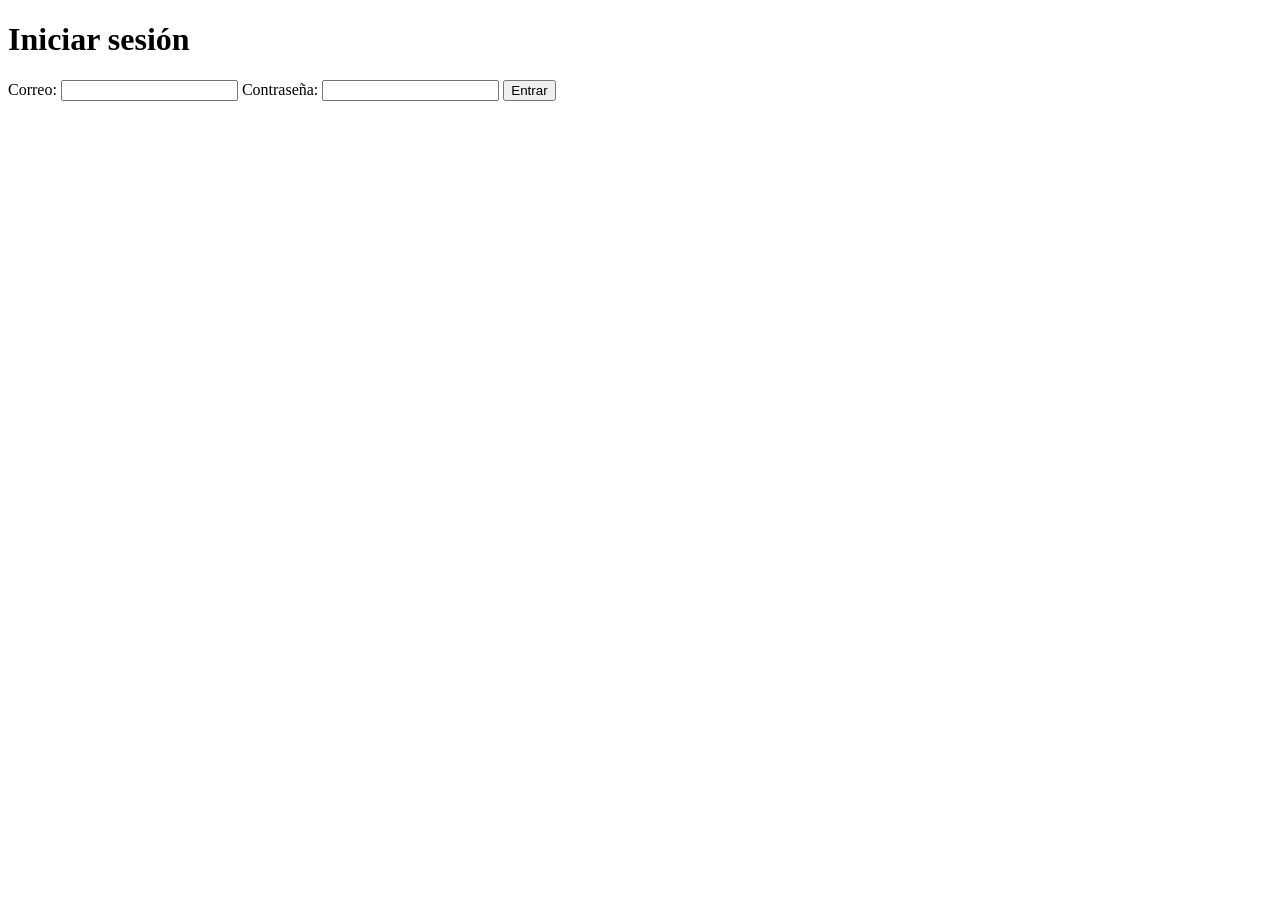
==== frontend/login.html @ cb98b452 "feat: agregar login y solicitudes de adopcion" ====
<!DOCTYPE html>
<html lang="es">
<head>
    <meta charset="UTF-8">
    <meta name="viewport" content="width=device-width, initial-scale=1.0">
    <title>Iniciar sesión | PawMach</title>
    <script src="js/login.js" defer></script>
</head>
<body>
    <h1>Iniciar sesión</h1>

    <form id="form-login">
        <label for="correo">Correo:</label>
        <input type="email" id="correo" required>

        <label for="contrasena">Contraseña:</label>
        <input type="password" id="contrasena" required>

        <button type="submit">Entrar</button>
    </form>

    <p id="mensaje-login" role="status"></p>
</body>
</html>
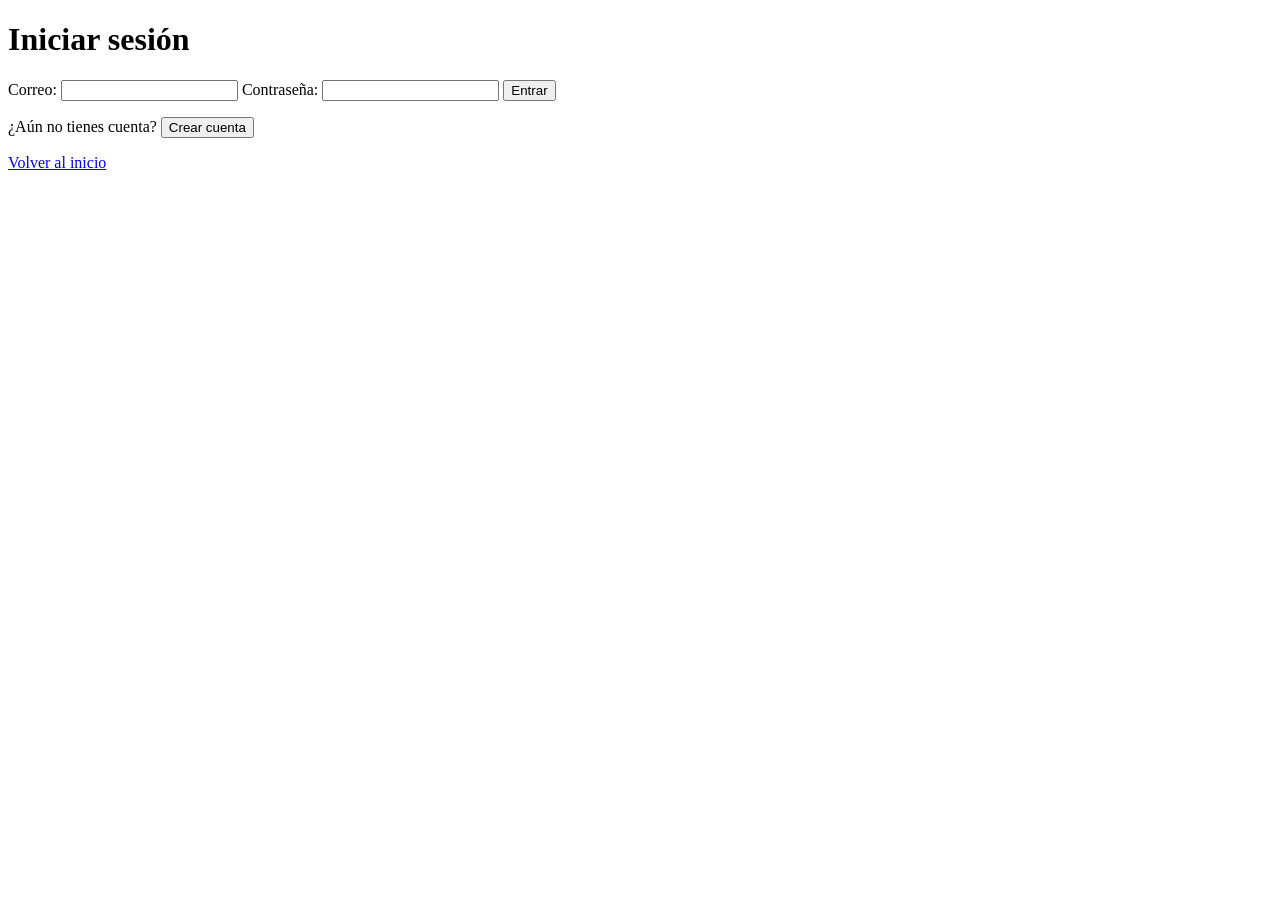
==== commit a4bda1a9: "feat: agregar portada y registro de adoptantes" ====
--- a/frontend/login.html
+++ b/frontend/login.html
@@ -20,5 +20,15 @@
     </form>
 
     <p id="mensaje-login" role="status"></p>
+    <p>
+    ¿Aún no tienes cuenta?
+    <button
+        type="button"
+        onclick="window.location.href='registro.html'">
+        Crear cuenta
+    </button>
+</p>
+
+<p><a href="index.html">Volver al inicio</a></p>
 </body>
 </html>
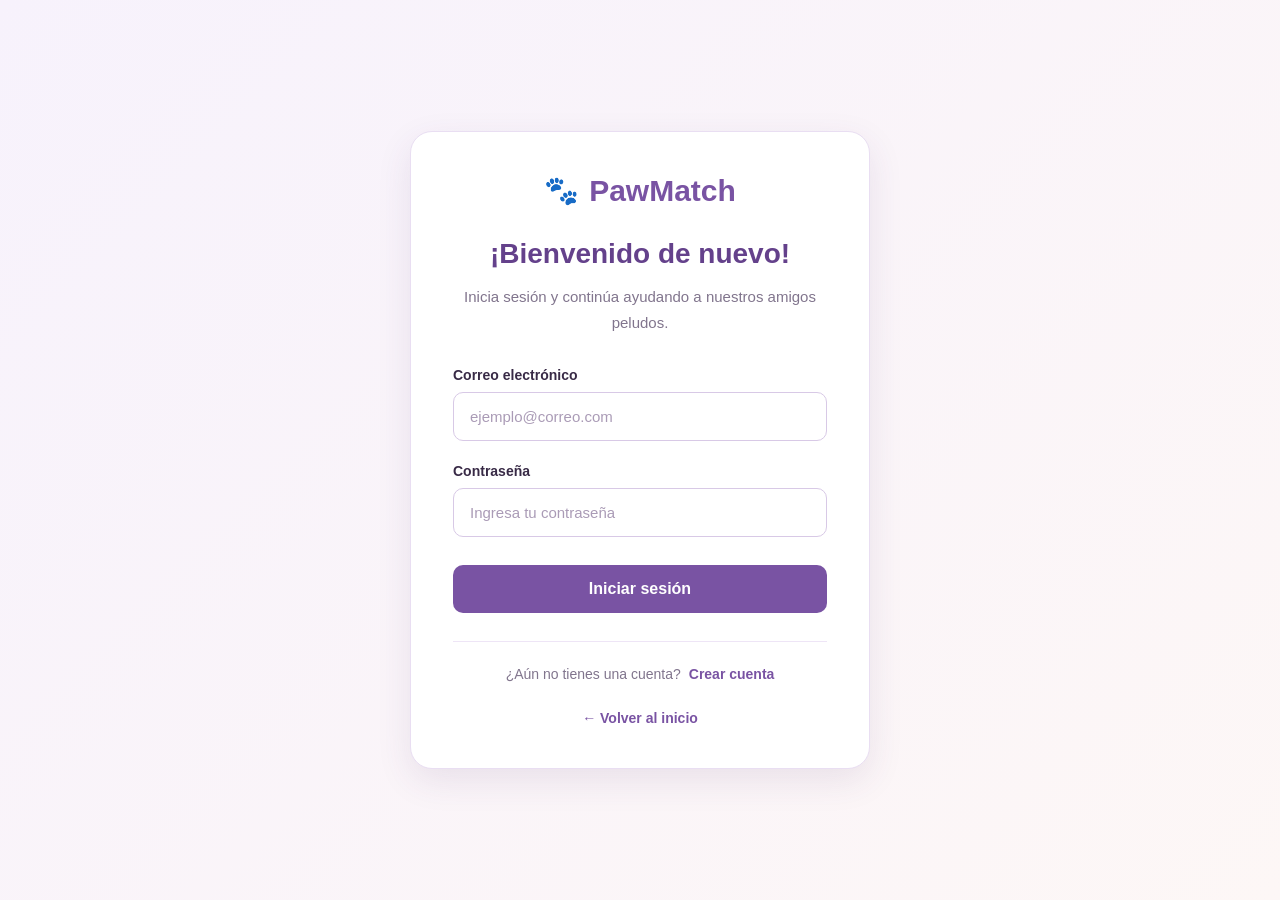
==== commit 0c45f919: "Integrar seguimiento, interfaces y catalogo de mascotas" ====
--- a/frontend/login.html
+++ b/frontend/login.html
@@ -1,34 +1,100 @@
 <!DOCTYPE html>
 <html lang="es">
+
 <head>
     <meta charset="UTF-8">
     <meta name="viewport" content="width=device-width, initial-scale=1.0">
-    <title>Iniciar sesión | PawMach</title>
+
+    <title>Iniciar sesión | PawMatch</title>
+
+    <!-- Estilos del inicio de sesión -->
+    <link rel="stylesheet" href="css/login.css">
+
+    <!-- Lógica original del login -->
     <script src="js/login.js" defer></script>
 </head>
+
 <body>
-    <h1>Iniciar sesión</h1>
 
-    <form id="form-login">
-        <label for="correo">Correo:</label>
-        <input type="email" id="correo" required>
+    <main class="pagina-login">
 
-        <label for="contrasena">Contraseña:</label>
-        <input type="password" id="contrasena" required>
+        <section class="tarjeta-login">
 
-        <button type="submit">Entrar</button>
-    </form>
+            <!-- Encabezado -->
+            <div class="encabezado-login">
+                <a href="index.html" class="logo-login">
+                    <span aria-hidden="true">🐾</span>
+                    PawMatch
+                </a>
 
-    <p id="mensaje-login" role="status"></p>
-    <p>
-    ¿Aún no tienes cuenta?
-    <button
-        type="button"
-        onclick="window.location.href='registro.html'">
-        Crear cuenta
-    </button>
-</p>
+                <h1>¡Bienvenido de nuevo!</h1>
 
-<p><a href="index.html">Volver al inicio</a></p>
+                <p>
+                    Inicia sesión y continúa ayudando
+                    a nuestros amigos peludos.
+                </p>
+            </div>
+
+            <!-- Formulario -->
+            <form id="form-login">
+
+                <div class="campo-login">
+                    <label for="correo">Correo electrónico</label>
+
+                    <input
+                        type="email"
+                        id="correo"
+                        name="correo"
+                        placeholder="ejemplo@correo.com"
+                        autocomplete="username"
+                        required
+                    >
+                </div>
+
+                <div class="campo-login">
+                    <label for="contrasena">Contraseña</label>
+
+                    <input
+                        type="password"
+                        id="contrasena"
+                        name="contrasena"
+                        placeholder="Ingresa tu contraseña"
+                        autocomplete="current-password"
+                        required
+                    >
+                </div>
+
+                <button type="submit" class="boton-login">
+                    Iniciar sesión
+                </button>
+
+            </form>
+
+            <!-- Mensajes -->
+            <p
+                id="mensaje-login"
+                class="mensaje-login"
+                role="status"
+                aria-live="polite"
+            ></p>
+
+            <!-- Registro -->
+            <div class="registro-login">
+                <p>¿Aún no tienes una cuenta?</p>
+
+                <a href="registro.html" class="enlace-registro">
+                    Crear cuenta
+                </a>
+            </div>
+
+            <!-- Regresar a la portada -->
+            <a href="index.html" class="volver-inicio">
+                ← Volver al inicio
+            </a>
+
+        </section>
+
+    </main>
+
 </body>
-</html>+</html>
--- a/frontend/css/login.css
+++ b/frontend/css/login.css
@@ -0,0 +1,265 @@
+
+/* =========================================================
+   PAWMATCH - INICIO DE SESIÓN
+========================================================= */
+
+/* 1. CONFIGURACIÓN GENERAL */
+
+* {
+    box-sizing: border-box;
+}
+
+body {
+    margin: 0;
+    font-family: Arial, Helvetica, sans-serif;
+    background: linear-gradient(
+        135deg,
+        #f7f2fc 0%,
+        #fdf7f6 100%
+    );
+    color: #382a46;
+}
+
+
+/* 2. CONTENEDOR PRINCIPAL */
+
+.pagina-login {
+    min-height: 100vh;
+    display: flex;
+    align-items: center;
+    justify-content: center;
+    padding: 40px 20px;
+}
+
+
+/* 3. TARJETA DEL LOGIN */
+
+.tarjeta-login {
+    width: 100%;
+    max-width: 460px;
+    padding: 42px;
+    background-color: #ffffff;
+    border: 1px solid #e9def2;
+    border-radius: 22px;
+    box-shadow: 0 12px 35px rgba(78, 45, 105, 0.10);
+}
+
+
+/* 4. ENCABEZADO */
+
+.encabezado-login {
+    text-align: center;
+    margin-bottom: 32px;
+}
+
+.logo-login {
+    display: inline-flex;
+    align-items: center;
+    justify-content: center;
+    gap: 10px;
+    margin-bottom: 28px;
+
+    color: #7953a3;
+    text-decoration: none;
+    font-size: 30px;
+    font-weight: 800;
+}
+
+.logo-login span {
+    font-size: 28px;
+}
+
+.encabezado-login h1 {
+    margin: 0 0 12px;
+    color: #64418b;
+    font-size: 28px;
+    line-height: 1.3;
+}
+
+.encabezado-login p {
+    margin: 0;
+    color: #81758d;
+    font-size: 15px;
+    line-height: 1.7;
+}
+
+
+/* 5. CAMPOS DEL FORMULARIO */
+
+#form-login {
+    display: flex;
+    flex-direction: column;
+    gap: 22px;
+}
+
+.campo-login {
+    display: flex;
+    flex-direction: column;
+    gap: 9px;
+}
+
+.campo-login label {
+    color: #382a46;
+    font-size: 14px;
+    font-weight: 600;
+}
+
+.campo-login input {
+    width: 100%;
+    padding: 15px 16px;
+
+    border: 1px solid #d8c9e6;
+    border-radius: 10px;
+    background-color: #ffffff;
+
+    color: #382a46;
+    font: inherit;
+    font-size: 15px;
+
+    transition: border-color 0.2s, box-shadow 0.2s;
+}
+
+.campo-login input::placeholder {
+    color: #aa9bb6;
+}
+
+.campo-login input:focus {
+    outline: none;
+    border-color: #7953a3;
+    box-shadow: 0 0 0 3px rgba(121, 83, 163, 0.12);
+}
+
+
+/* 6. BOTÓN DE INICIO DE SESIÓN */
+
+.boton-login {
+    width: 100%;
+    margin-top: 6px;
+    padding: 15px;
+
+    background-color: #7953a3;
+    color: #ffffff;
+
+    border: none;
+    border-radius: 10px;
+
+    font: inherit;
+    font-size: 16px;
+    font-weight: 700;
+
+    cursor: pointer;
+    transition: background-color 0.2s, transform 0.2s;
+}
+
+.boton-login:hover {
+    background-color: #64418b;
+    transform: translateY(-1px);
+}
+
+.boton-login:active {
+    transform: translateY(0);
+}
+
+.boton-login:disabled {
+    opacity: 0.65;
+    cursor: not-allowed;
+}
+
+
+/* 7. MENSAJES DEL LOGIN */
+
+.mensaje-login {
+    margin: 0;
+}
+
+.mensaje-login:not(:empty) {
+    margin-top: 20px;
+    padding: 12px 15px;
+    border-radius: 10px;
+
+    background-color: #fff2cf;
+    color: #805d13;
+
+    font-size: 14px;
+    line-height: 1.5;
+    text-align: center;
+}
+
+
+/* 8. REGISTRO DE NUEVOS USUARIOS */
+
+.registro-login {
+    margin-top: 28px;
+    padding-top: 24px;
+    border-top: 1px solid #eee5f6;
+
+    display: flex;
+    align-items: center;
+    justify-content: center;
+    flex-wrap: wrap;
+    gap: 8px;
+
+    text-align: center;
+}
+
+.registro-login p {
+    margin: 0;
+    color: #81758d;
+    font-size: 14px;
+}
+
+.enlace-registro {
+    color: #7953a3;
+    font-size: 14px;
+    font-weight: 700;
+    text-decoration: none;
+}
+
+.enlace-registro:hover {
+    text-decoration: underline;
+}
+
+
+/* 9. VOLVER A LA PORTADA */
+
+.volver-inicio {
+    display: block;
+    margin-top: 28px;
+
+    color: #7953a3;
+    font-size: 14px;
+    font-weight: 600;
+    text-align: center;
+    text-decoration: none;
+}
+
+.volver-inicio:hover {
+    text-decoration: underline;
+}
+
+
+/* 10. DISEÑO RESPONSIVO */
+
+@media (max-width: 520px) {
+
+    .pagina-login {
+        padding: 24px 15px;
+    }
+
+    .tarjeta-login {
+        padding: 30px 24px;
+        border-radius: 18px;
+    }
+
+    .logo-login {
+        font-size: 27px;
+    }
+
+    .encabezado-login h1 {
+        font-size: 24px;
+    }
+
+    .encabezado-login p {
+        font-size: 14px;
+    }
+}
